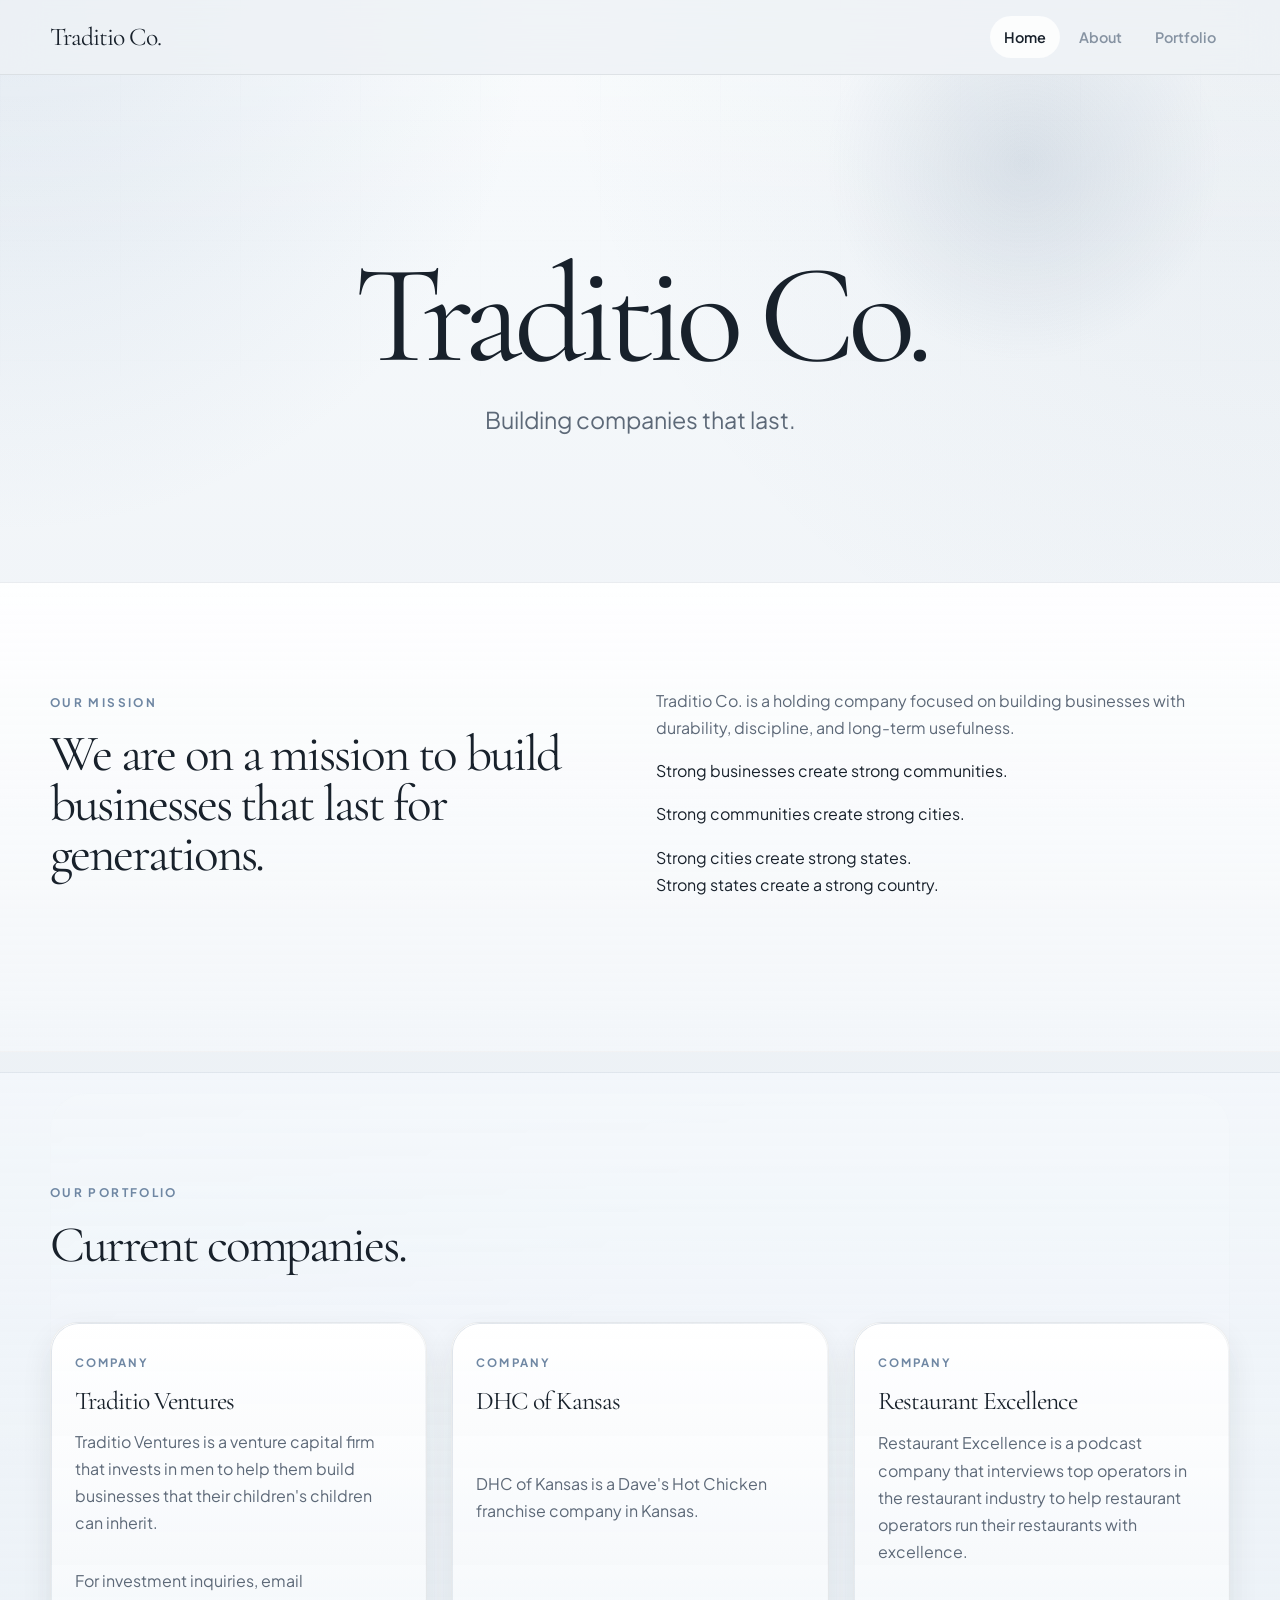
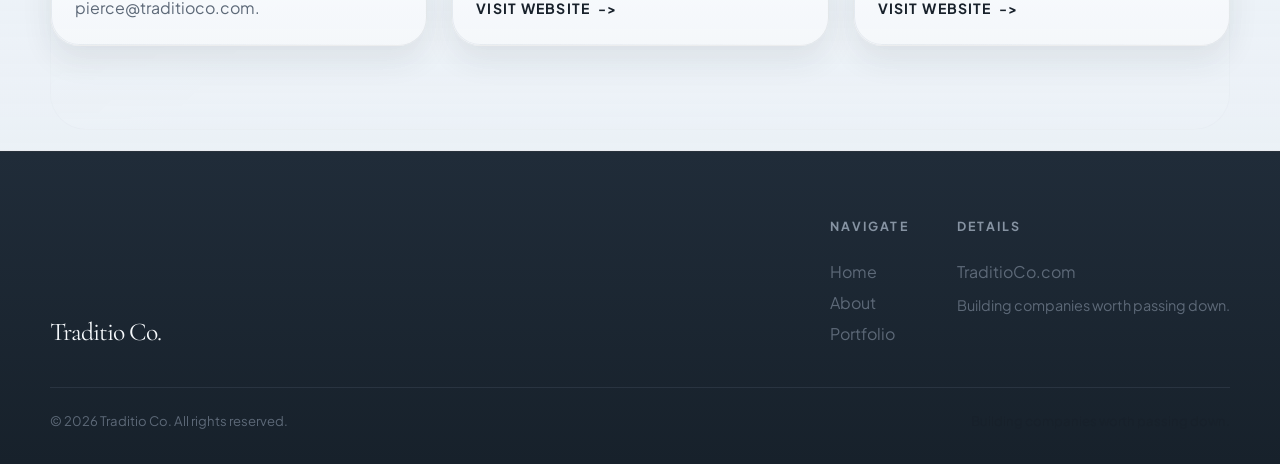
==== index.html @ 7e9ccddb "Update index.html" ====
<!DOCTYPE html>
<html lang="en">
<head>
  <meta charset="UTF-8" />
  <meta name="viewport" content="width=device-width, initial-scale=1.0" />
  <title>Traditio Co.</title>
  <meta
    name="description"
    content="Traditio Co. is a holding company with a mission to build companies worth passing down."
  />
  <link rel="preconnect" href="https://fonts.googleapis.com" />
  <link rel="preconnect" href="https://fonts.gstatic.com" crossorigin />
  <link href="https://fonts.googleapis.com/css2?family=Cormorant+Garamond:wght@500;600;700&family=Plus+Jakarta+Sans:wght@400;500;600;700;800&display=swap" rel="stylesheet" />
  <link rel="icon" type="image/svg+xml" href="favicon.svg" />
  <link rel="stylesheet" href="styles.css" />
</head>
<body>
  <header class="site-header">
    <div class="container nav-wrapper">
      <a href="index.html" class="logo" aria-label="Traditio Co. home">
        <span class="logo-text">Traditio Co.</span>
      </a>
      <button class="nav-toggle" aria-label="Toggle navigation" aria-expanded="false">
        <span></span><span></span><span></span>
      </button>
      <nav class="site-nav" id="site-nav">
        <a href="index.html">Home</a>
        <a href="about.html">About</a>
        <a href="services.html">Portfolio</a>
      </nav>
    </div>
  </header>

  <main>
    <section class="hero hero-home">
      <div class="container hero-shell hero-shell-simple">
        <div class="hero-copy hero-copy-home">
          <h1 class="fade-up delay-1">Traditio Co.</h1>
          <p class="lead fade-up delay-2">Building companies that last.</p>
        </div>
      </div>
    </section>

    <section class="section">
      <div class="container simple-grid">
        <div class="section-header fade-up">
          <span class="eyebrow">Our Mission</span>
          <h2>We are on a mission to build businesses that last for generations.</h2>
        </div>
        <div class="intro-copy fade-up delay-1">
          <p>
            Traditio Co. is a holding company focused on building businesses with durability, discipline, and long-term usefulness.
          </p>
          </p>
            Strong businesses create strong communities.
          </p>
            Strong communities create strong cities.
          </p>
            Strong cities create strong states.
          </p>
            Strong states create a strong country.
       </div>
      </div>
    </section>

    <section class="section section-framed" id="portfolio">
      <div class="container">
        <div class="section-header fade-up">
          <span class="eyebrow">Our Portfolio</span>
          <h2>Current companies.</h2>
        </div>
        <div class="portfolio-grid portfolio-grid-three">
          <article class="portfolio-card fade-up delay-1">
            <div class="portfolio-card-top">
              <span class="portfolio-label">Company</span>
              <h3>Traditio Ventures</h3>
            </div>
            <p>
              Traditio Ventures is a venture capital firm that invests in men to help them build businesses that their children's children can inherit.
            </p>
            <p>
              For investment inquiries, email <a href="mailto:pierce@traditioco.com">pierce@traditioco.com</a>.
            </p>
          </article>
          <article class="portfolio-card fade-up delay-2">
            <div class="portfolio-card-top">
              <span class="portfolio-label">Company</span>
              <h3>DHC of Kansas</h3>
            </div>
            <p>
              DHC of Kansas is a Dave's Hot Chicken franchise company in Kansas.
            </p>
            <a href="https://dhcofkansas.com" target="_blank" rel="noopener" class="text-link">Visit Website</a>
          </article>
          <article class="portfolio-card fade-up delay-3">
            <div class="portfolio-card-top">
              <span class="portfolio-label">Company</span>
              <h3>Restaurant Excellence</h3>
            </div>
            <p>
              Restaurant Excellence is a podcast company that interviews top operators in the restaurant industry to help restaurant operators run their restaurants with excellence.
            </p>
            <a href="https://restaurantexcellence.com" target="_blank" rel="noopener" class="text-link">Visit Website</a>
          </article>
        </div>
      </div>
    </section>
  </main>

  <footer class="site-footer">
    <div class="container footer-grid footer-grid-simple">
      <div class="footer-brand">
        <a href="index.html" class="logo logo-footer">
          <span class="logo-text">Traditio Co.</span>
        </a>
      </div>
      <div class="footer-links">
        <div class="footer-col">
          <h4>Navigate</h4>
          <a href="index.html">Home</a>
          <a href="about.html">About</a>
          <a href="services.html">Portfolio</a>
        </div>
        <div class="footer-col">
          <h4>Details</h4>
          <a href="index.html">TraditioCo.com</a>
          <span class="footer-static">Building companies worth passing down.</span>
        </div>
      </div>
    </div>
    <div class="container footer-bottom">
      <p>&copy; 2026 Traditio Co. All rights reserved.</p>
      <p class="footer-note">Building companies worth passing down.</p>
    </div>
  </footer>

  <script src="script.js"></script>
</body>
</html>
---- styles.css ----
*, *::before, *::after { box-sizing: border-box; }

:root {
  --bg: #eef2f6;
  --bg-deep: #dfe6ee;
  --surface: rgba(255, 255, 255, 0.82);
  --surface-strong: rgba(255, 255, 255, 0.94);
  --surface-alt: rgba(243, 247, 251, 0.9);
  --ink: #18212b;
  --ink-soft: #5d6978;
  --ink-muted: #8693a2;
  --ink-inverse: #f5f8fb;
  --navy: #1d2a39;
  --navy-soft: #33475c;
  --line: rgba(24, 33, 43, 0.1);
  --line-strong: rgba(24, 33, 43, 0.2);
  --line-inverse: rgba(245, 248, 251, 0.14);
  --gold: #6f87a3;
  --gold-soft: rgba(111, 135, 163, 0.12);
  --gold-strong: #9eb3ca;
  --shadow: 0 24px 72px rgba(17, 28, 39, 0.14);
  --shadow-soft: 0 14px 30px rgba(17, 28, 39, 0.09);
  --radius: 28px;
  --radius-sm: 18px;
  --max: 1180px;
  --ease: cubic-bezier(0.2, 0.7, 0.2, 1);
}

html {
  scroll-behavior: smooth;
  font-size: 16px;
}

body {
  margin: 0;
  font-family: "Plus Jakarta Sans", sans-serif;
  background:
    radial-gradient(circle at top left, rgba(119, 150, 186, 0.18), transparent 22%),
    radial-gradient(circle at top right, rgba(62, 93, 128, 0.08), transparent 30%),
    linear-gradient(180deg, #f8fbfd 0%, var(--bg) 42%, #e8eef4 100%);
  color: var(--ink);
  line-height: 1.7;
  -webkit-font-smoothing: antialiased;
  -moz-osx-font-smoothing: grayscale;
}

body::before {
  content: "";
  position: fixed;
  inset: 0;
  background:
    linear-gradient(rgba(40, 60, 82, 0.03) 1px, transparent 1px),
    linear-gradient(90deg, rgba(40, 60, 82, 0.03) 1px, transparent 1px);
  background-size: 120px 120px;
  mask-image: linear-gradient(180deg, rgba(0, 0, 0, 0.24), transparent 56%);
  pointer-events: none;
  z-index: -1;
}

a { color: inherit; text-decoration: none; }
img { display: block; max-width: 100%; }

button {
  border: 0;
  background: none;
  cursor: pointer;
  font: inherit;
}

.container {
  width: min(calc(100% - 2.5rem), var(--max));
  margin: 0 auto;
}

.container-narrow {
  width: min(calc(100% - 2.5rem), 760px);
  margin: 0 auto;
}

h1, h2, h3 {
  margin: 0 0 1rem;
  font-family: "Cormorant Garamond", serif;
  font-weight: 400;
  letter-spacing: -0.04em;
  line-height: 0.98;
  color: var(--ink);
}

h1 { font-size: clamp(3.7rem, 7vw, 7rem); }
h2 { font-size: clamp(2.35rem, 4vw, 4.4rem); }
h3 { font-size: clamp(1.4rem, 2vw, 1.95rem); }

h4 {
  margin: 0 0 1rem;
  font-size: 0.78rem;
  font-weight: 700;
  letter-spacing: 0.18em;
  text-transform: uppercase;
  color: var(--ink-muted);
}

p {
  margin: 0 0 1rem;
  color: var(--ink-soft);
}

p:last-child { margin-bottom: 0; }

.lead {
  max-width: 60ch;
  font-size: 1.05rem;
  line-height: 1.95;
}

.eyebrow {
  display: inline-block;
  margin-bottom: 1rem;
  font-size: 0.74rem;
  font-weight: 700;
  letter-spacing: 0.2em;
  text-transform: uppercase;
  color: var(--gold);
}

.centered { text-align: center; }

.btn {
  display: inline-flex;
  align-items: center;
  justify-content: center;
  min-height: 54px;
  padding: 0.95rem 1.5rem;
  border-radius: 999px;
  font-size: 0.9rem;
  font-weight: 700;
  letter-spacing: 0.04em;
  text-transform: uppercase;
  transition: transform 0.22s var(--ease), background 0.22s var(--ease), border-color 0.22s var(--ease), box-shadow 0.22s var(--ease);
}

.btn:hover { transform: translateY(-2px); }

.btn-primary {
  background: var(--navy);
  color: var(--ink-inverse);
  box-shadow: var(--shadow-soft);
}

.btn-primary:hover { background: #342c24; }

.btn-secondary {
  border: 1px solid var(--line);
  background: rgba(255, 255, 255, 0.05);
  color: var(--ink);
}

.btn-secondary:hover {
  border-color: var(--line-strong);
  background: rgba(255, 255, 255, 0.09);
}

.text-link {
  display: inline-flex;
  align-items: center;
  gap: 0.5rem;
  font-size: 0.88rem;
  font-weight: 700;
  letter-spacing: 0.08em;
  text-transform: uppercase;
  color: var(--ink);
}

.text-link::after {
  content: "->";
  font-size: 0.84rem;
}

.site-header {
  position: sticky;
  top: 0;
  z-index: 100;
  backdrop-filter: blur(18px);
  background: rgba(238, 242, 246, 0.82);
  border-bottom: 1px solid rgba(24, 33, 43, 0.08);
}

.nav-wrapper {
  position: relative;
  display: flex;
  align-items: center;
  justify-content: space-between;
  gap: 1.5rem;
  padding: 1rem 0;
}

.logo {
  display: inline-flex;
  align-items: center;
  gap: 0;
}

.logo-text {
  white-space: nowrap;
  font-family: "Cormorant Garamond", serif;
  font-size: clamp(1.5rem, 2vw, 1.85rem);
  line-height: 1;
  letter-spacing: -0.04em;
  color: var(--ink);
}

.logo-footer .logo-text {
  color: var(--ink-inverse);
}

.site-nav {
  display: flex;
  align-items: center;
  gap: 0.25rem;
}

.site-nav a,
.footer-static {
  font-size: 0.9rem;
}

.site-nav a {
  padding: 0.55rem 0.9rem;
  border-radius: 999px;
  font-weight: 600;
  color: var(--ink-muted);
  transition: background 0.2s var(--ease), color 0.2s var(--ease);
}

.site-nav a:hover,
.site-nav a.active {
  color: var(--ink);
  background: rgba(255, 255, 255, 0.75);
}

.site-nav .nav-secondary {
  color: var(--gold);
}

.site-nav .nav-apply {
  background: var(--navy);
  color: var(--ink-inverse);
}

.site-nav .nav-apply:hover {
  background: #342c24;
  color: var(--ink-inverse);
}

.nav-toggle {
  display: none;
  width: 40px;
  height: 40px;
  padding: 8px;
  border-radius: 10px;
}

.nav-toggle span {
  display: block;
  width: 22px;
  height: 2px;
  margin: 4px auto;
  border-radius: 999px;
  background: var(--ink);
  transition: transform 0.3s var(--ease), opacity 0.3s var(--ease);
}

.nav-toggle[aria-expanded="true"] span:nth-child(1) {
  transform: translateY(6px) rotate(45deg);
}

.nav-toggle[aria-expanded="true"] span:nth-child(2) {
  opacity: 0;
}

.nav-toggle[aria-expanded="true"] span:nth-child(3) {
  transform: translateY(-6px) rotate(-45deg);
}

.section {
  position: relative;
  padding: 6.5rem 0;
}

main > section + section {
  margin-top: 1.25rem;
}

main > section:not(.hero):not(.page-hero) {
  border-top: 1px solid rgba(24, 33, 43, 0.05);
  border-bottom: 1px solid rgba(24, 33, 43, 0.05);
  background: linear-gradient(180deg, rgba(255, 255, 255, 0.34), rgba(255, 255, 255, 0.12));
}

main > section:nth-of-type(odd):not(.hero):not(.page-hero) {
  background: linear-gradient(180deg, rgba(243, 247, 251, 0.92), rgba(235, 241, 247, 0.72));
}

main > section:nth-of-type(even):not(.hero):not(.page-hero) {
  background: linear-gradient(180deg, rgba(255, 255, 255, 0.92), rgba(245, 248, 251, 0.72));
}

.section-framed {
  position: relative;
}

.section-framed::before {
  content: "";
  position: absolute;
  inset: 1.25rem auto 1.25rem 50%;
  width: min(calc(100% - 2.5rem), var(--max));
  transform: translateX(-50%);
  border: 1px solid rgba(24, 33, 43, 0.07);
  border-radius: 36px;
  background:
    linear-gradient(180deg, rgba(255, 255, 255, 0.62), rgba(243, 247, 251, 0.24)),
    linear-gradient(135deg, rgba(111, 135, 163, 0.08), transparent 42%);
  box-shadow: inset 0 1px 0 rgba(255, 255, 255, 0.6);
  z-index: -1;
}

.section-dark {
  background:
    radial-gradient(circle at top right, rgba(142, 166, 197, 0.15), transparent 32%),
    linear-gradient(180deg, rgba(14, 20, 30, 0.98), rgba(8, 13, 21, 0.98));
  color: var(--ink-inverse);
}

.section-dark h1,
.section-dark h2,
.section-dark h3,
.section-dark p,
.section-dark .lead { color: var(--ink-inverse); }

.section-dark .eyebrow,
.section-dark .panel-label,
.section-dark .portfolio-label { color: #c8d9f0; }

.section-meaning {
  position: relative;
}

.section-meaning::before {
  content: "";
  position: absolute;
  inset: 0;
  background:
    radial-gradient(circle at 20% 30%, rgba(142, 166, 197, 0.12), transparent 24%),
    radial-gradient(circle at 80% 70%, rgba(142, 166, 197, 0.08), transparent 26%);
  pointer-events: none;
}

.section-header { margin-bottom: 3.25rem; }

.section-header.centered {
  max-width: 760px;
  margin-left: auto;
  margin-right: auto;
}

.hero {
  position: relative;
  padding: 7.5rem 0 5rem;
}

.hero-home::before {
  content: "";
  position: absolute;
  inset: 0;
  background:
    radial-gradient(circle at 80% 18%, rgba(111, 135, 163, 0.18), transparent 18%),
    linear-gradient(180deg, rgba(255, 255, 255, 0.16), transparent 42%);
  pointer-events: none;
}

.hero-shell {
  position: relative;
  display: grid;
  grid-template-columns: minmax(0, 1.15fr) minmax(320px, 0.85fr);
  gap: 2rem;
  align-items: stretch;
}

.hero-shell-simple {
  display: block;
}

.hero-copy {
  position: relative;
  padding: 2.8rem 0 2rem;
}

.hero-copy h1 {
  max-width: 10ch;
  text-wrap: balance;
}

.hero-shell-simple .hero-copy {
  max-width: 100%;
  padding: 3.5rem 0 2.5rem;
  text-align: center;
}

.hero-shell-simple .hero-copy h1 {
  max-width: none;
  font-size: clamp(4.5rem, 11vw, 10rem);
  line-height: 0.92;
  letter-spacing: -0.06em;
}

.hero-shell-simple .hero-copy .lead {
  max-width: none;
  margin-left: auto;
  margin-right: auto;
  font-size: clamp(1.05rem, 2vw, 1.45rem);
  color: var(--ink-soft);
}

.hero-strip {
  display: flex;
  flex-wrap: wrap;
  gap: 0.8rem;
  margin-top: 1.6rem;
}

.hero-strip span,
.portfolio-meta span {
  padding: 0.55rem 0.8rem;
  border: 1px solid var(--line);
  border-radius: 999px;
  background: rgba(255, 255, 255, 0.04);
  font-size: 0.78rem;
  font-weight: 600;
  letter-spacing: 0.05em;
  color: var(--ink);
}

.hero-actions {
  display: flex;
  gap: 1rem;
  flex-wrap: wrap;
  margin-top: 2rem;
}

.hero-aside-card,
.cta-box,
.contact-form-wrap,
.feature-panel,
.detail-card,
.card,
.principles-panel,
.portfolio-card {
  background: linear-gradient(180deg, rgba(255, 255, 255, 0.98), rgba(245, 248, 251, 0.94));
  border: 1px solid rgba(24, 33, 43, 0.08);
  border-radius: var(--radius);
  box-shadow: var(--shadow-soft);
}

.hero-aside-card {
  position: relative;
  overflow: hidden;
  padding: 2rem;
  background:
    radial-gradient(circle at top right, rgba(142, 166, 197, 0.18), transparent 34%),
    linear-gradient(180deg, rgba(21, 31, 44, 0.98), rgba(10, 16, 25, 0.98));
  color: var(--ink-inverse);
  border-color: var(--line-inverse);
}

.hero-aside-card::after {
  content: "";
  position: absolute;
  right: -64px;
  bottom: -64px;
  width: 220px;
  height: 220px;
  border-radius: 50%;
  border: 1px solid rgba(245, 241, 233, 0.08);
}

.hero-aside-card p,
.hero-aside-card span {
  color: rgba(245, 241, 233, 0.76);
}

.hero-aside-top {
  display: flex;
  align-items: center;
  justify-content: space-between;
  gap: 1rem;
  margin-bottom: 2rem;
}

.hero-badge {
  display: inline-flex;
  align-items: center;
  justify-content: center;
  width: 64px;
  height: 64px;
  border: 1px solid rgba(245, 241, 233, 0.14);
  border-radius: 20px;
  background: rgba(255, 255, 255, 0.05);
  font-family: "Instrument Serif", serif;
  font-size: 2rem;
  letter-spacing: -0.04em;
  color: var(--ink-inverse);
}

.hero-year {
  font-size: 0.8rem;
  font-weight: 600;
  letter-spacing: 0.16em;
  text-transform: uppercase;
}

.panel-label,
.portfolio-label {
  display: inline-block;
  margin-bottom: 1rem;
  font-size: 0.72rem;
  font-weight: 700;
  letter-spacing: 0.18em;
  text-transform: uppercase;
  color: var(--gold);
}

.intro-grid,
.simple-grid,
.split-section,
.about-grid,
.contact-grid,
.footer-grid {
  display: grid;
  grid-template-columns: repeat(2, minmax(0, 1fr));
  gap: 2rem;
  align-items: start;
}

.intro-grid { align-items: end; }

.grid-3,
.grid-2,
.detail-grid,
.platform-grid {
  display: grid;
  gap: 1.5rem;
}

.grid-3 { grid-template-columns: repeat(3, minmax(0, 1fr)); }
.grid-2,
.detail-grid,
.platform-grid { grid-template-columns: repeat(2, minmax(0, 1fr)); }

.card,
.feature-panel,
.detail-card,
.portfolio-card,
.meaning-panel,
.stack-item,
.cta-box,
.contact-form-wrap,
.principles-panel {
  position: relative;
  padding: 1.9rem;
  transition: transform 0.25s var(--ease), box-shadow 0.25s var(--ease), border-color 0.25s var(--ease);
}

.card:hover,
.feature-panel:hover,
.detail-card:hover,
.portfolio-card:hover,
.meaning-panel:hover,
.stack-item:hover,
.cta-box:hover,
.contact-form-wrap:hover,
.principles-panel:hover {
  transform: translateY(-5px);
  box-shadow: var(--shadow);
  border-color: rgba(111, 135, 163, 0.28);
}

.card::before,
.portfolio-card::before,
.cta-box::before,
.contact-form-wrap::before,
.principles-panel::before {
  content: "";
  position: absolute;
  inset: 0;
  border-radius: inherit;
  padding: 1px;
  background: linear-gradient(135deg, rgba(111, 135, 163, 0.22), rgba(255, 255, 255, 0));
  -webkit-mask: linear-gradient(#fff 0 0) content-box, linear-gradient(#fff 0 0);
  -webkit-mask-composite: xor;
  mask-composite: exclude;
  pointer-events: none;
}

.section-dark .card,
.section-dark .feature-panel,
.section-dark .detail-card {
  background: linear-gradient(180deg, rgba(24, 34, 48, 0.96), rgba(13, 20, 30, 0.96));
  border-color: rgba(245, 241, 233, 0.12);
}

.section-dark .card p { color: rgba(245, 241, 233, 0.72); }

.card-icon,
.contact-item-icon,
.form-success-icon {
  width: 50px;
  height: 50px;
  display: flex;
  align-items: center;
  justify-content: center;
  border-radius: 14px;
  background: var(--gold-soft);
  color: var(--gold);
  margin-bottom: 1.1rem;
}

.section-dark .card-icon {
  background: rgba(142, 166, 197, 0.12);
  color: #c8d9f0;
}

.portfolio-grid {
  display: grid;
  grid-template-columns: repeat(2, minmax(0, 1fr));
  gap: 1.5rem;
}

.portfolio-grid-three {
  grid-template-columns: repeat(3, minmax(0, 1fr));
}

.portfolio-card {
  min-height: 100%;
  display: flex;
  flex-direction: column;
  gap: 0.9rem;
  justify-content: space-between;
  padding: 1.5rem;
}

.portfolio-card-top h3 {
  margin-bottom: 0;
}

.portfolio-meta {
  display: flex;
  flex-wrap: wrap;
  gap: 0.75rem;
}

.portfolio-card-placeholder {
  background:
    linear-gradient(180deg, rgba(24, 33, 46, 0.92), rgba(16, 24, 35, 0.88)),
    linear-gradient(135deg, rgba(142, 166, 197, 0.08), transparent 42%);
  border-style: dashed;
}

.principles-list {
  display: grid;
  gap: 1rem;
}

.principle-row {
  padding: 1.25rem 0;
  border-top: 1px solid var(--line);
}

.principle-row:first-child {
  padding-top: 0;
  border-top: 0;
}

.principle-row strong {
  display: block;
  margin-bottom: 0.35rem;
  font-size: 1rem;
  color: var(--ink);
}

.page-hero {
  position: relative;
  padding: 7.5rem 0 4.75rem;
  text-align: center;
}

.page-hero-refined::after {
  content: "";
  position: absolute;
  left: 50%;
  bottom: 0.5rem;
  width: 260px;
  height: 260px;
  border-radius: 50%;
  background: radial-gradient(circle, rgba(111, 135, 163, 0.14), transparent 70%);
  transform: translateX(-50%);
  pointer-events: none;
}

.page-hero .lead {
  margin: 0 auto;
}

.about-hero-narrow {
  width: min(calc(100% - 2.5rem), 980px);
}

.about-hero-narrow h1 {
  max-width: none;
}

.principles-panel {
  position: relative;
  padding: 1.75rem;
}

.principle-item + .principle-item {
  margin-top: 1.25rem;
  padding-top: 1.25rem;
  border-top: 1px solid var(--line);
}

.principle-item strong {
  display: block;
  margin-bottom: 0.35rem;
  font-size: 0.98rem;
  color: var(--ink);
}

.stack-list {
  display: grid;
  gap: 1rem;
}

.stack-item {
  padding: 1.3rem 1.4rem;
  border-top: 1px solid rgba(181, 197, 220, 0.14);
  background: rgba(255, 255, 255, 0.03);
}

.stack-item p {
  color: var(--ink);
  font-weight: 600;
}

.cta-band { padding: 5rem 0 6.25rem; }

.cta-box {
  position: relative;
  padding: 3.8rem;
  text-align: center;
  overflow: hidden;
}

.cta-box::after {
  content: "";
  position: absolute;
  inset: auto auto -90px -90px;
  width: 220px;
  height: 220px;
  border-radius: 50%;
  background: radial-gradient(circle, rgba(142, 166, 197, 0.12), transparent 70%);
  pointer-events: none;
}

.cta-box .lead {
  margin: 0 auto 2rem;
}

.cta-actions {
  display: flex;
  justify-content: center;
  gap: 1rem;
  flex-wrap: wrap;
}

.contact-details {
  display: grid;
  gap: 1rem;
  margin-top: 2rem;
}

.contact-item {
  display: flex;
  align-items: flex-start;
  gap: 1rem;
}

.contact-item-icon {
  margin-bottom: 0;
  flex-shrink: 0;
}

.contact-item-body strong {
  display: block;
  margin-bottom: 0.2rem;
  font-size: 0.76rem;
  font-weight: 700;
  letter-spacing: 0.16em;
  text-transform: uppercase;
  color: var(--ink-muted);
}

.contact-item-body span { color: var(--ink); }

.contact-form-wrap {
  position: relative;
  padding: 2rem;
}

.form-row {
  display: grid;
  grid-template-columns: repeat(2, minmax(0, 1fr));
  gap: 1rem;
}

.form-group {
  display: flex;
  flex-direction: column;
  gap: 0.45rem;
  margin-bottom: 1rem;
}

.form-group label {
  font-size: 0.76rem;
  font-weight: 700;
  letter-spacing: 0.16em;
  text-transform: uppercase;
  color: var(--ink-muted);
}

.form-group input,
.form-group textarea {
  width: 100%;
  padding: 1rem;
  border: 1px solid var(--line);
  border-radius: 14px;
  background: rgba(255, 255, 255, 0.04);
  color: var(--ink);
  font: inherit;
  transition: border-color 0.2s var(--ease), box-shadow 0.2s var(--ease), background 0.2s var(--ease);
}

.form-group textarea {
  min-height: 150px;
  resize: vertical;
}

.form-group input::placeholder,
.form-group textarea::placeholder {
  color: #7c838e;
}

.form-group input:focus,
.form-group textarea:focus {
  outline: none;
  border-color: rgba(142, 166, 197, 0.52);
  box-shadow: 0 0 0 4px rgba(142, 166, 197, 0.12);
  background: rgba(255, 255, 255, 0.07);
}

.form-submit {
  width: 100%;
  margin-top: 0.25rem;
}

.form-note {
  margin-top: 0.9rem;
  text-align: center;
  font-size: 0.82rem;
}

.form-success {
  display: none;
  text-align: center;
  padding: 2rem 1rem;
}

.form-success.show { display: block; }

.site-footer {
  padding-top: 4rem;
  background:
    linear-gradient(180deg, #202c39 0%, #17212b 100%);
  border-top: 1px solid rgba(245, 248, 251, 0.08);
}

.footer-grid {
  padding-bottom: 2.5rem;
  border-bottom: 1px solid rgba(181, 197, 220, 0.1);
}

.footer-grid-simple {
  align-items: end;
}

.footer-tagline {
  max-width: 42ch;
}

.footer-links {
  display: flex;
  gap: 3rem;
  justify-content: flex-end;
}

.footer-col {
  display: flex;
  flex-direction: column;
  gap: 0.25rem;
}

.footer-col a,
.footer-static {
  color: var(--ink-soft);
}

.footer-col a:hover { color: var(--ink); }

.footer-static {
  padding-top: 0.25rem;
}

.footer-bottom {
  display: flex;
  align-items: center;
  justify-content: space-between;
  gap: 1rem;
  flex-wrap: wrap;
  padding: 1.35rem 0 2rem;
}

.footer-bottom p {
  margin: 0;
  font-size: 0.82rem;
}

.footer-note { color: var(--ink); }

.fade-up {
  opacity: 0;
  transform: translateY(24px);
  transition: opacity 0.7s var(--ease), transform 0.7s var(--ease);
}

.fade-up.visible {
  opacity: 1;
  transform: translateY(0);
}

.delay-1 { transition-delay: 0.08s; }
.delay-2 { transition-delay: 0.16s; }
.delay-3 { transition-delay: 0.24s; }

@media (max-width: 1024px) {
  .hero-shell,
  .simple-grid,
  .intro-grid,
  .split-section,
  .about-grid,
  .contact-grid,
  .footer-grid,
  .portfolio-grid {
    grid-template-columns: 1fr;
  }

  .grid-3 { grid-template-columns: repeat(2, minmax(0, 1fr)); }
  .portfolio-grid-three { grid-template-columns: 1fr; }
  .footer-links { justify-content: flex-start; }
}

@media (max-width: 760px) {
  .nav-toggle { display: block; }

  .site-nav {
    display: none;
    position: absolute;
    top: calc(100% + 1px);
    left: 0;
    right: 0;
    flex-direction: column;
    align-items: stretch;
    padding: 1rem;
    background: rgba(238, 242, 246, 0.98);
    border: 1px solid rgba(24, 33, 43, 0.08);
    border-radius: 0 0 18px 18px;
    box-shadow: var(--shadow);
  }

  .site-nav.open { display: flex; }

  .hero,
  .page-hero { padding-top: 5.5rem; }

  .section { padding: 5rem 0; }

  .grid-3,
  .grid-2,
  .detail-grid,
  .platform-grid,
  .form-row {
    grid-template-columns: 1fr;
  }

  .hero-actions,
  .cta-actions {
    flex-direction: column;
    align-items: stretch;
  }

  .btn { width: 100%; }

  .cta-box,
  .contact-form-wrap,
  .hero-aside-card,
  .portfolio-card { padding: 1.5rem; }

  .footer-links,
  .footer-bottom {
    flex-direction: column;
    align-items: flex-start;
  }
}

@media (max-width: 560px) {
  .container,
  .container-narrow {
    width: calc(100% - 1.5rem);
  }

  h1 { font-size: 3.05rem; }
  h2 { font-size: 2.3rem; }
}
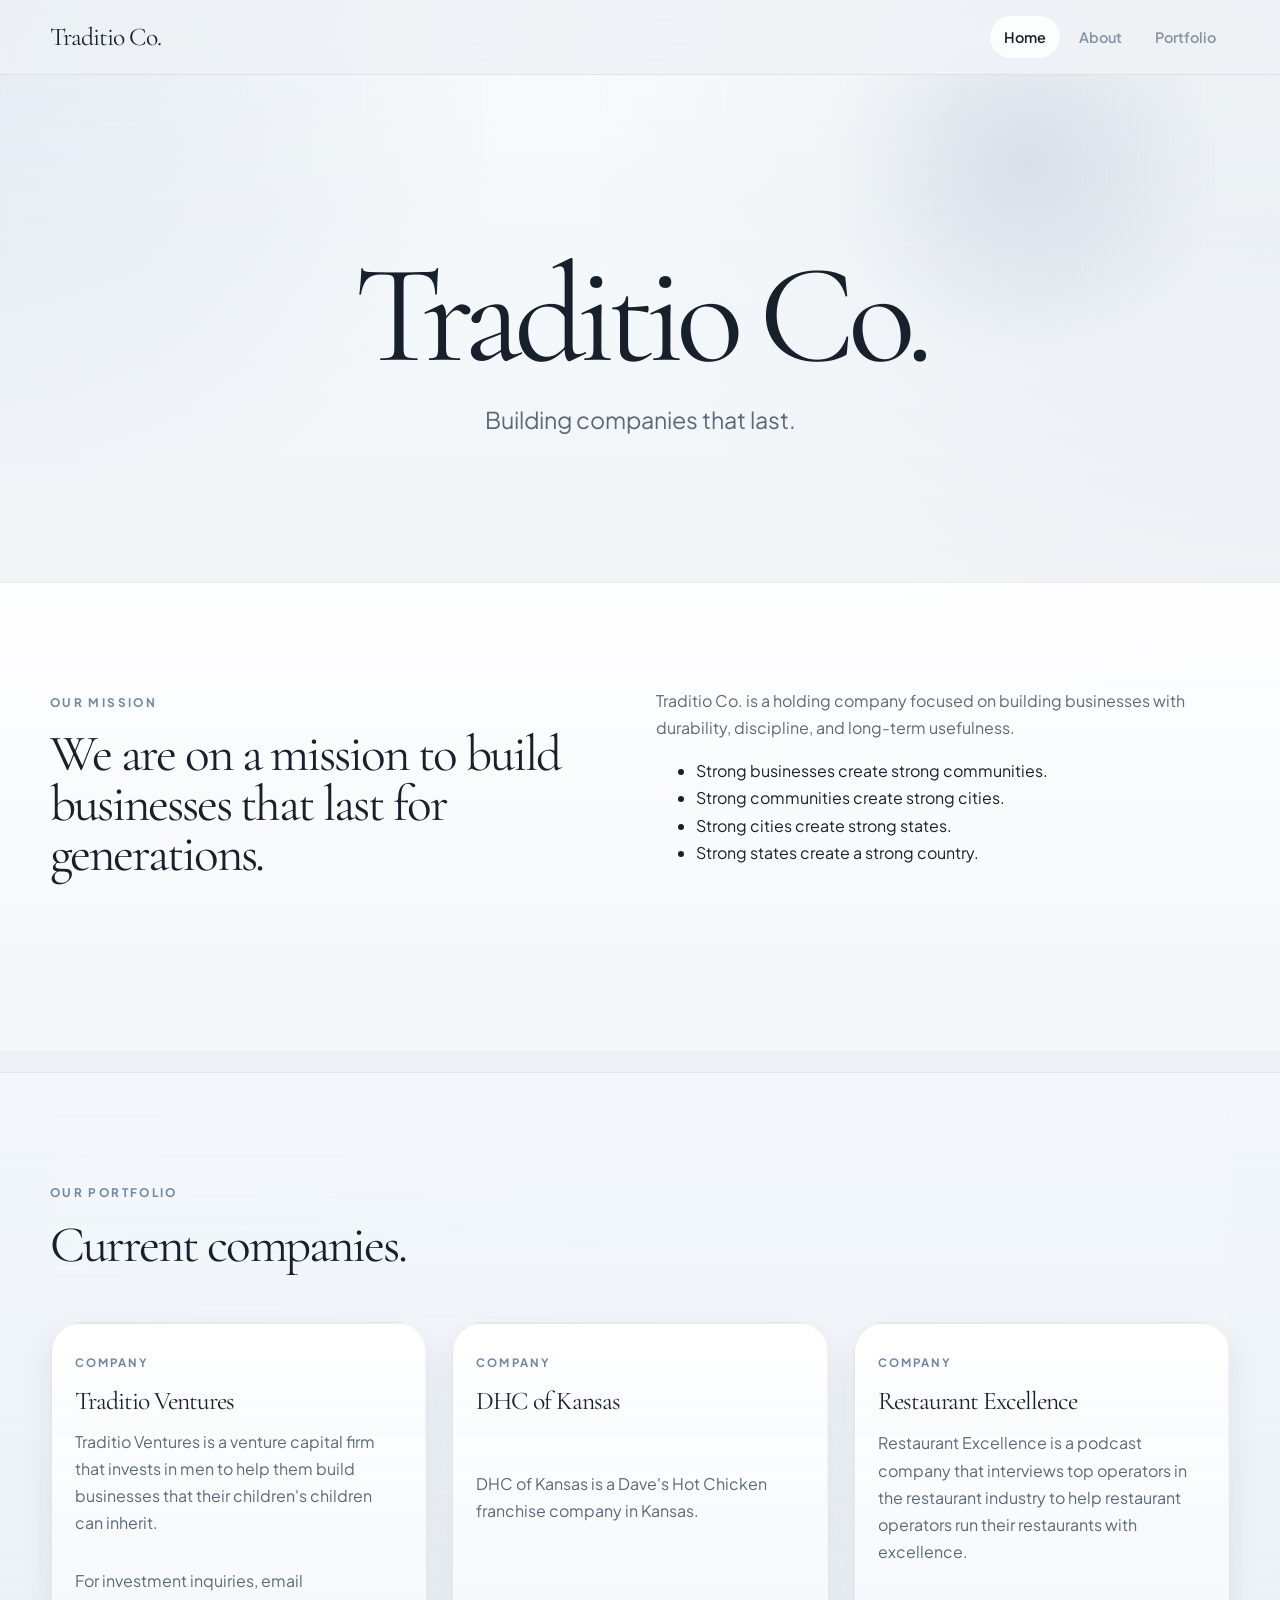
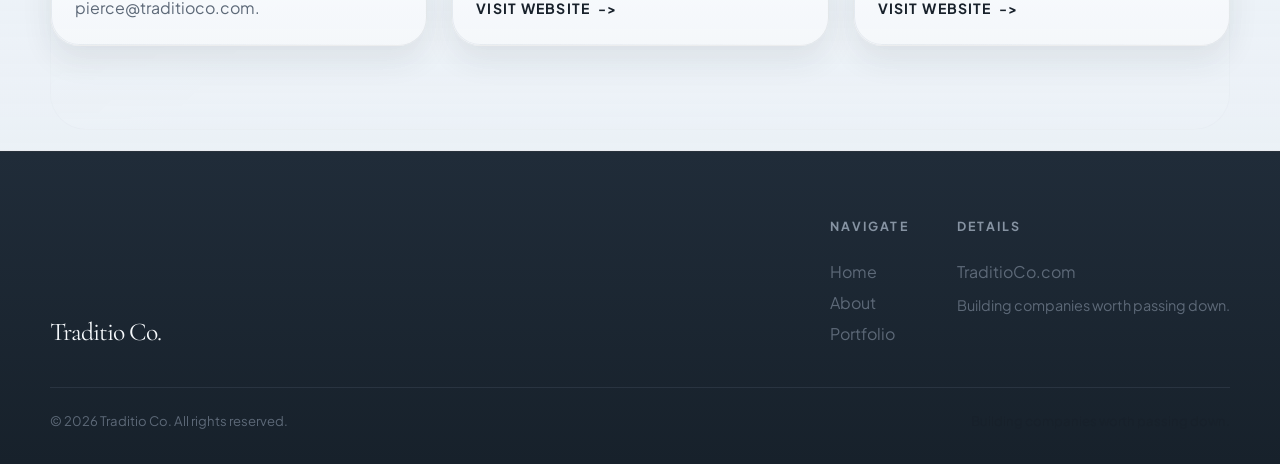
==== commit 67a617be: "Update index.html" ====
--- a/index.html
+++ b/index.html
@@ -50,16 +50,13 @@
         <div class="intro-copy fade-up delay-1">
           <p>
             Traditio Co. is a holding company focused on building businesses with durability, discipline, and long-term usefulness.
-          </p>
-          </p>
-            Strong businesses create strong communities.
-          </p>
-            Strong communities create strong cities.
-          </p>
-            Strong cities create strong states.
-          </p>
-            Strong states create a strong country.
-       </div>
+           <ul class="mission-list">
+    <li>Strong businesses create strong communities.</li>
+    <li>Strong communities create strong cities.</li>
+    <li>Strong cities create strong states.</li>
+    <li>Strong states create a strong country.</li>
+  </ul>
+</div>
       </div>
     </section>
 
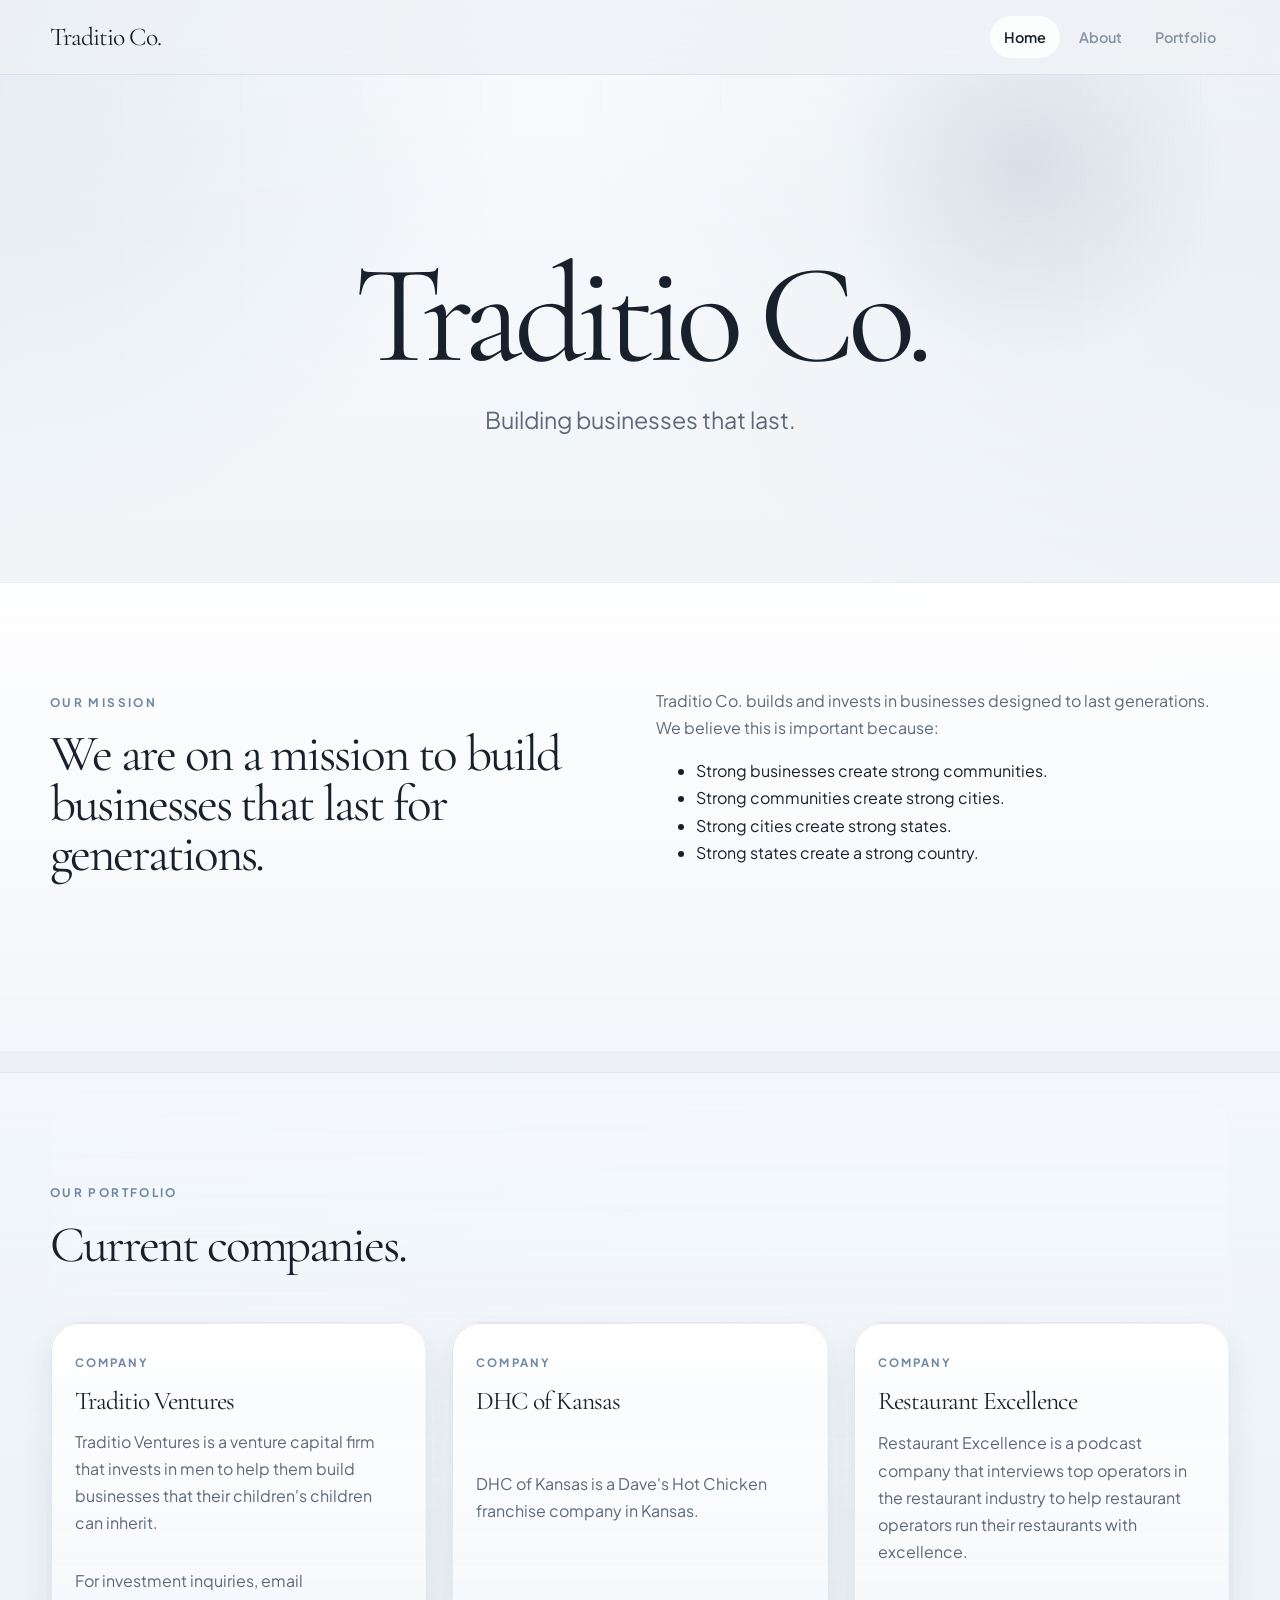
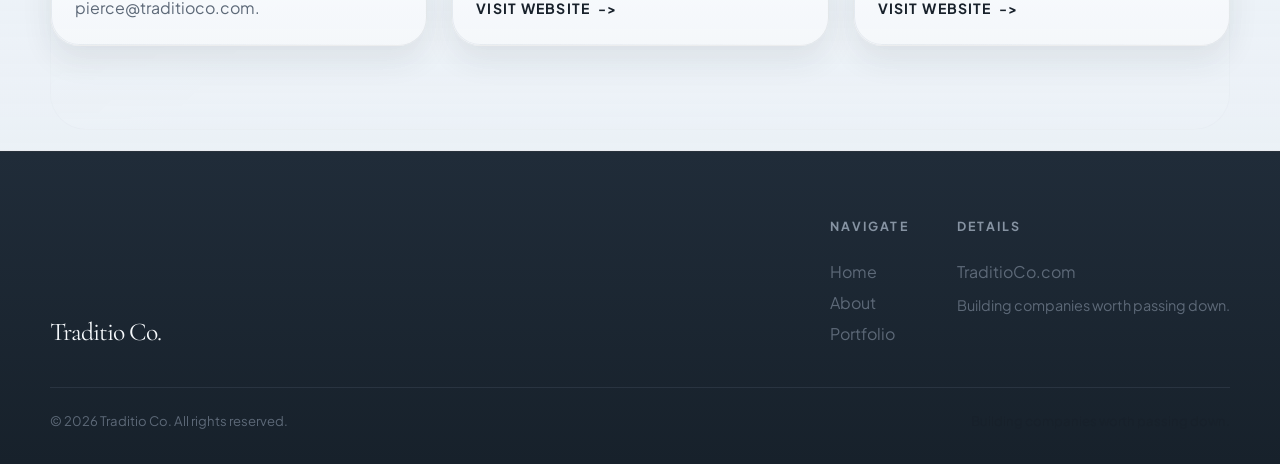
==== commit 541ec15a: "Update index.html" ====
--- a/index.html
+++ b/index.html
@@ -36,7 +36,7 @@
       <div class="container hero-shell hero-shell-simple">
         <div class="hero-copy hero-copy-home">
           <h1 class="fade-up delay-1">Traditio Co.</h1>
-          <p class="lead fade-up delay-2">Building companies that last.</p>
+          <p class="lead fade-up delay-2">Building businesses that last.</p>
         </div>
       </div>
     </section>
@@ -49,7 +49,7 @@
         </div>
         <div class="intro-copy fade-up delay-1">
           <p>
-            Traditio Co. is a holding company focused on building businesses with durability, discipline, and long-term usefulness.
+           Traditio Co. builds and invests in businesses designed to last generations. We believe this is important because:
            <ul class="mission-list">
     <li>Strong businesses create strong communities.</li>
     <li>Strong communities create strong cities.</li>
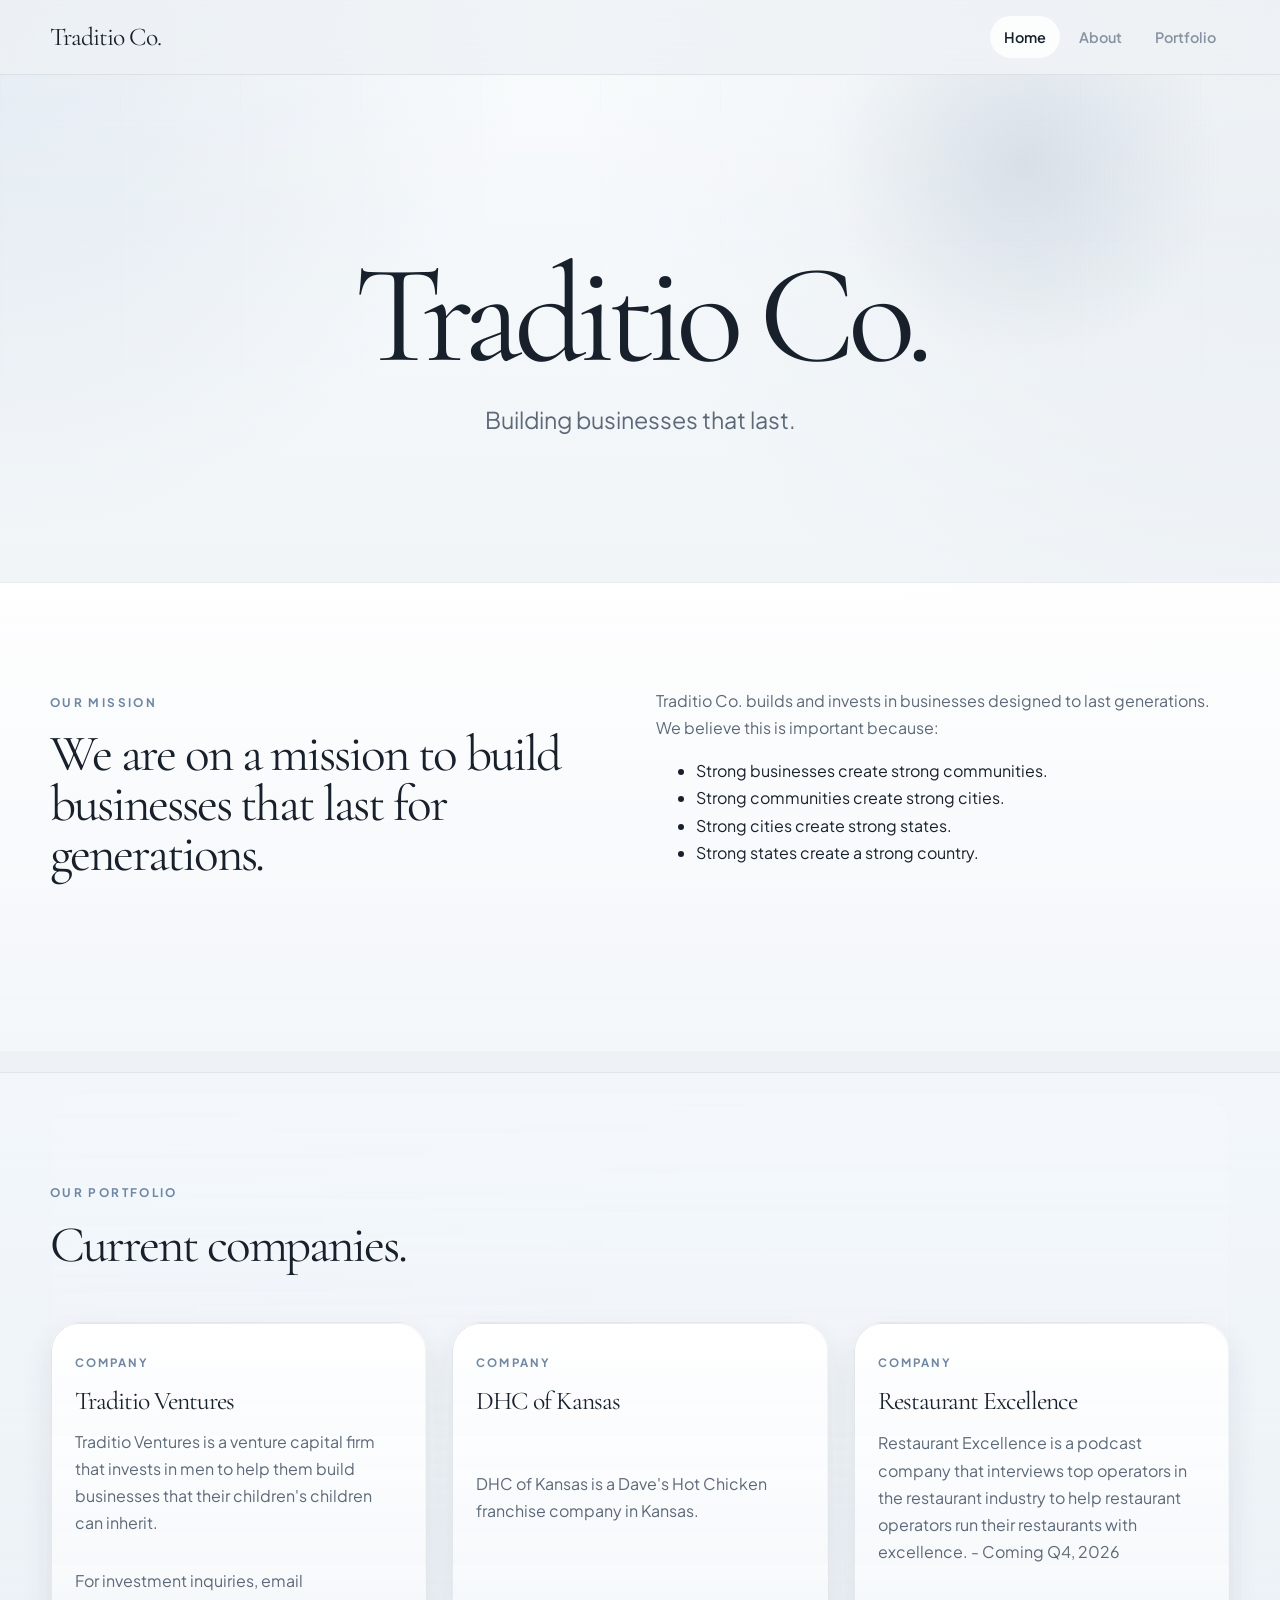
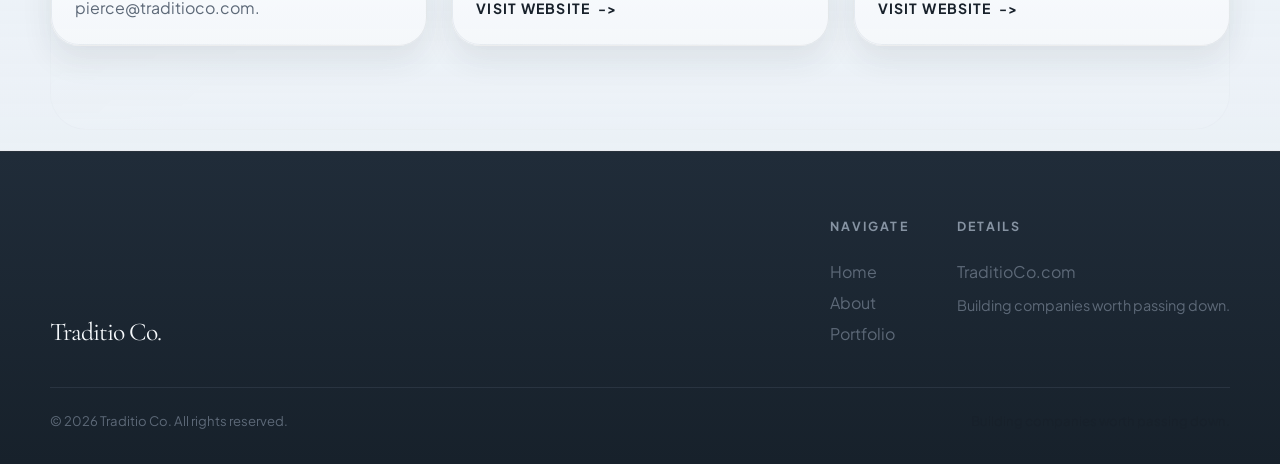
==== commit 26603754: "Update index.html" ====
--- a/index.html
+++ b/index.html
@@ -95,7 +95,7 @@
               <h3>Restaurant Excellence</h3>
             </div>
             <p>
-              Restaurant Excellence is a podcast company that interviews top operators in the restaurant industry to help restaurant operators run their restaurants with excellence.
+              Restaurant Excellence is a podcast company that interviews top operators in the restaurant industry to help restaurant operators run their restaurants with excellence. - Coming Q4, 2026
             </p>
             <a href="https://restaurantexcellence.com" target="_blank" rel="noopener" class="text-link">Visit Website</a>
           </article>
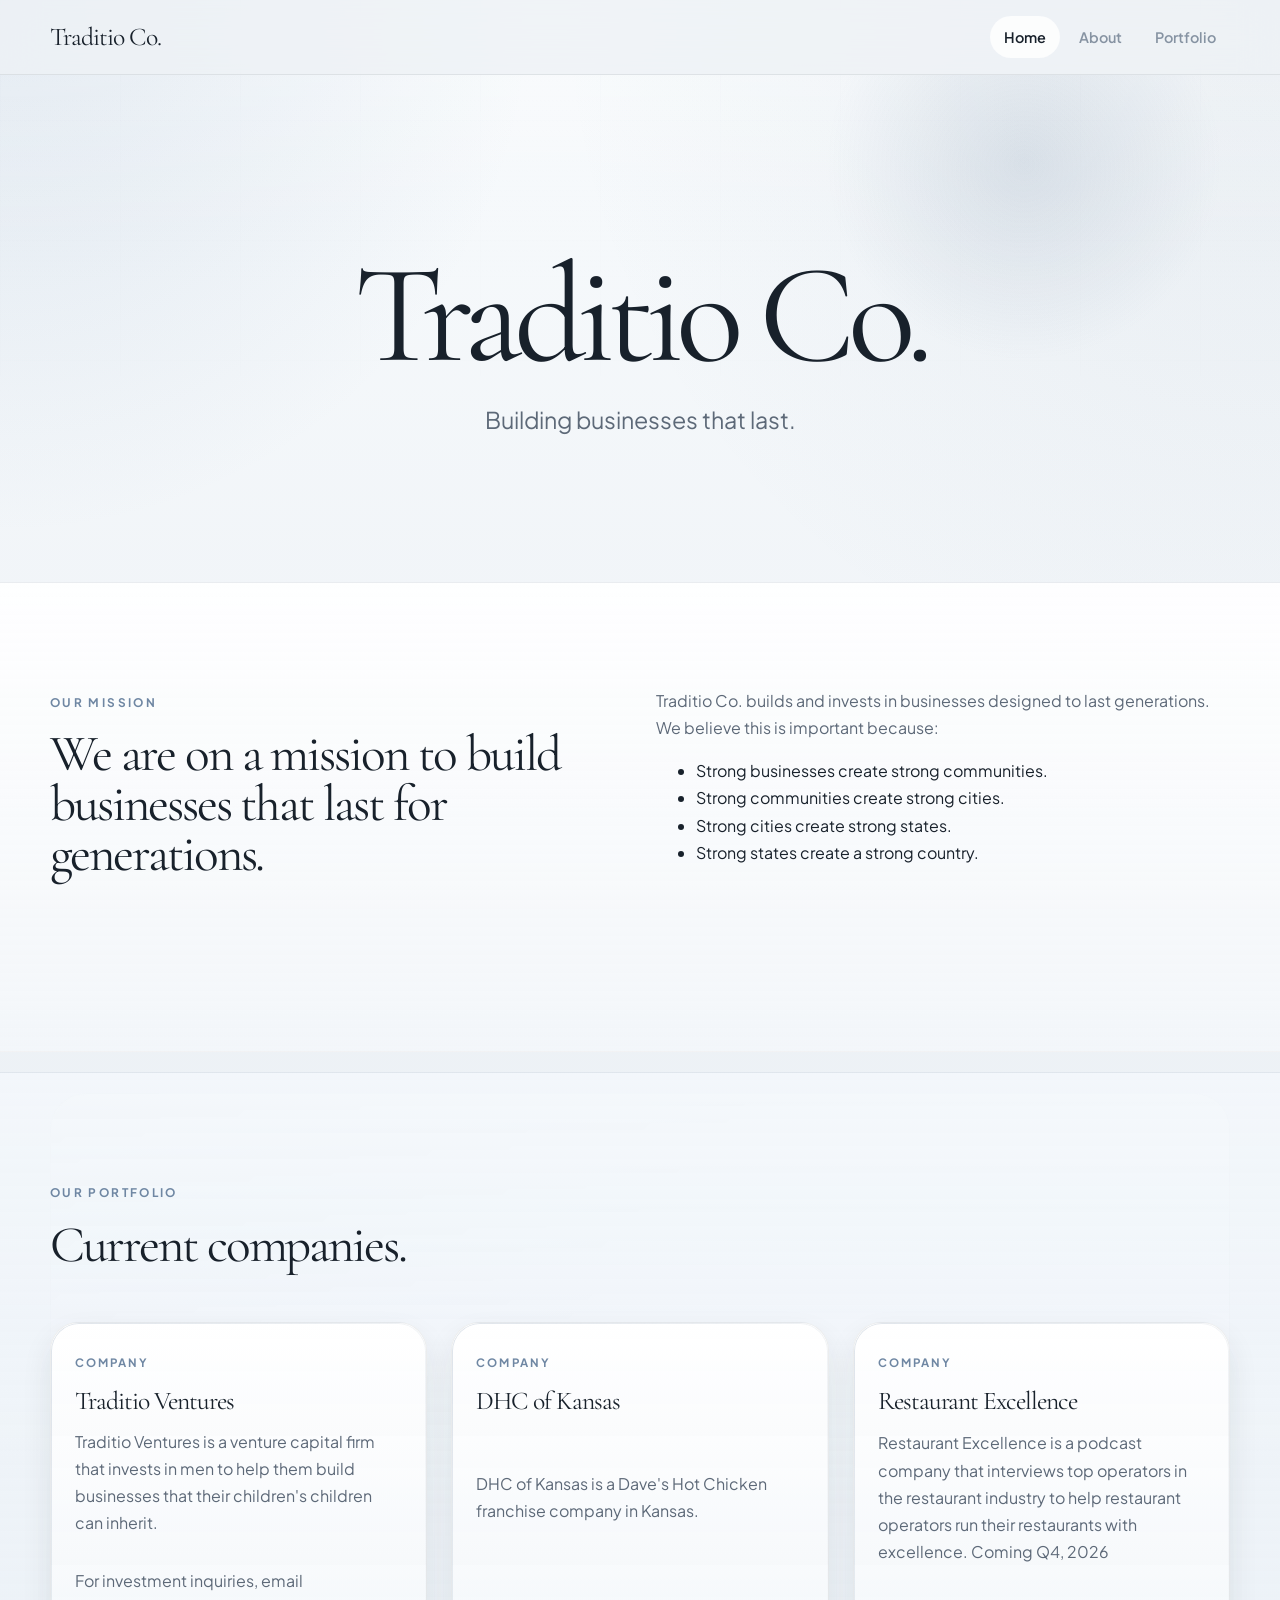
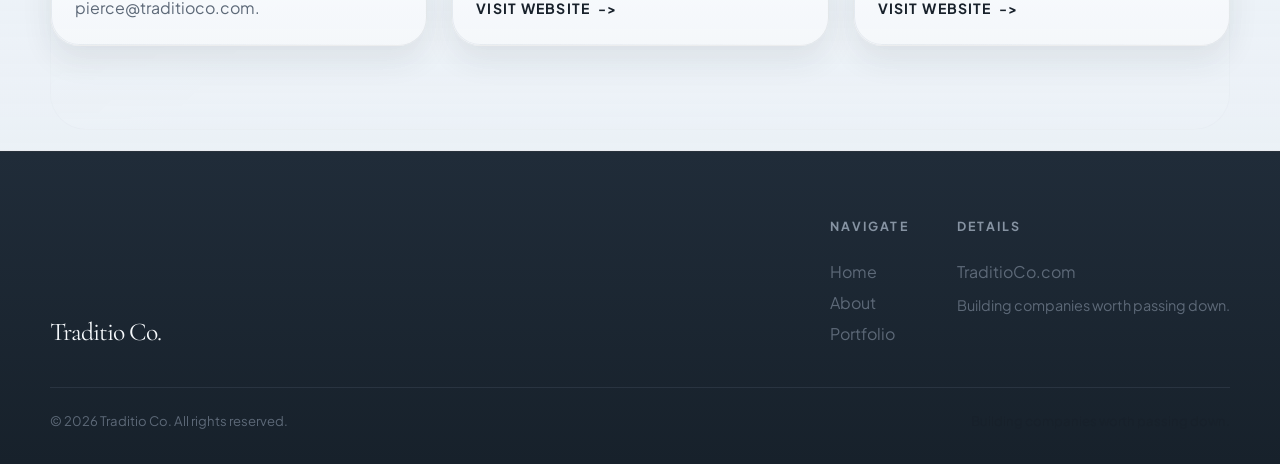
==== commit 8b7e732c: "Update index.html" ====
--- a/index.html
+++ b/index.html
@@ -95,7 +95,7 @@
               <h3>Restaurant Excellence</h3>
             </div>
             <p>
-              Restaurant Excellence is a podcast company that interviews top operators in the restaurant industry to help restaurant operators run their restaurants with excellence. - Coming Q4, 2026
+              Restaurant Excellence is a podcast company that interviews top operators in the restaurant industry to help restaurant operators run their restaurants with excellence. Coming Q4, 2026
             </p>
             <a href="https://restaurantexcellence.com" target="_blank" rel="noopener" class="text-link">Visit Website</a>
           </article>
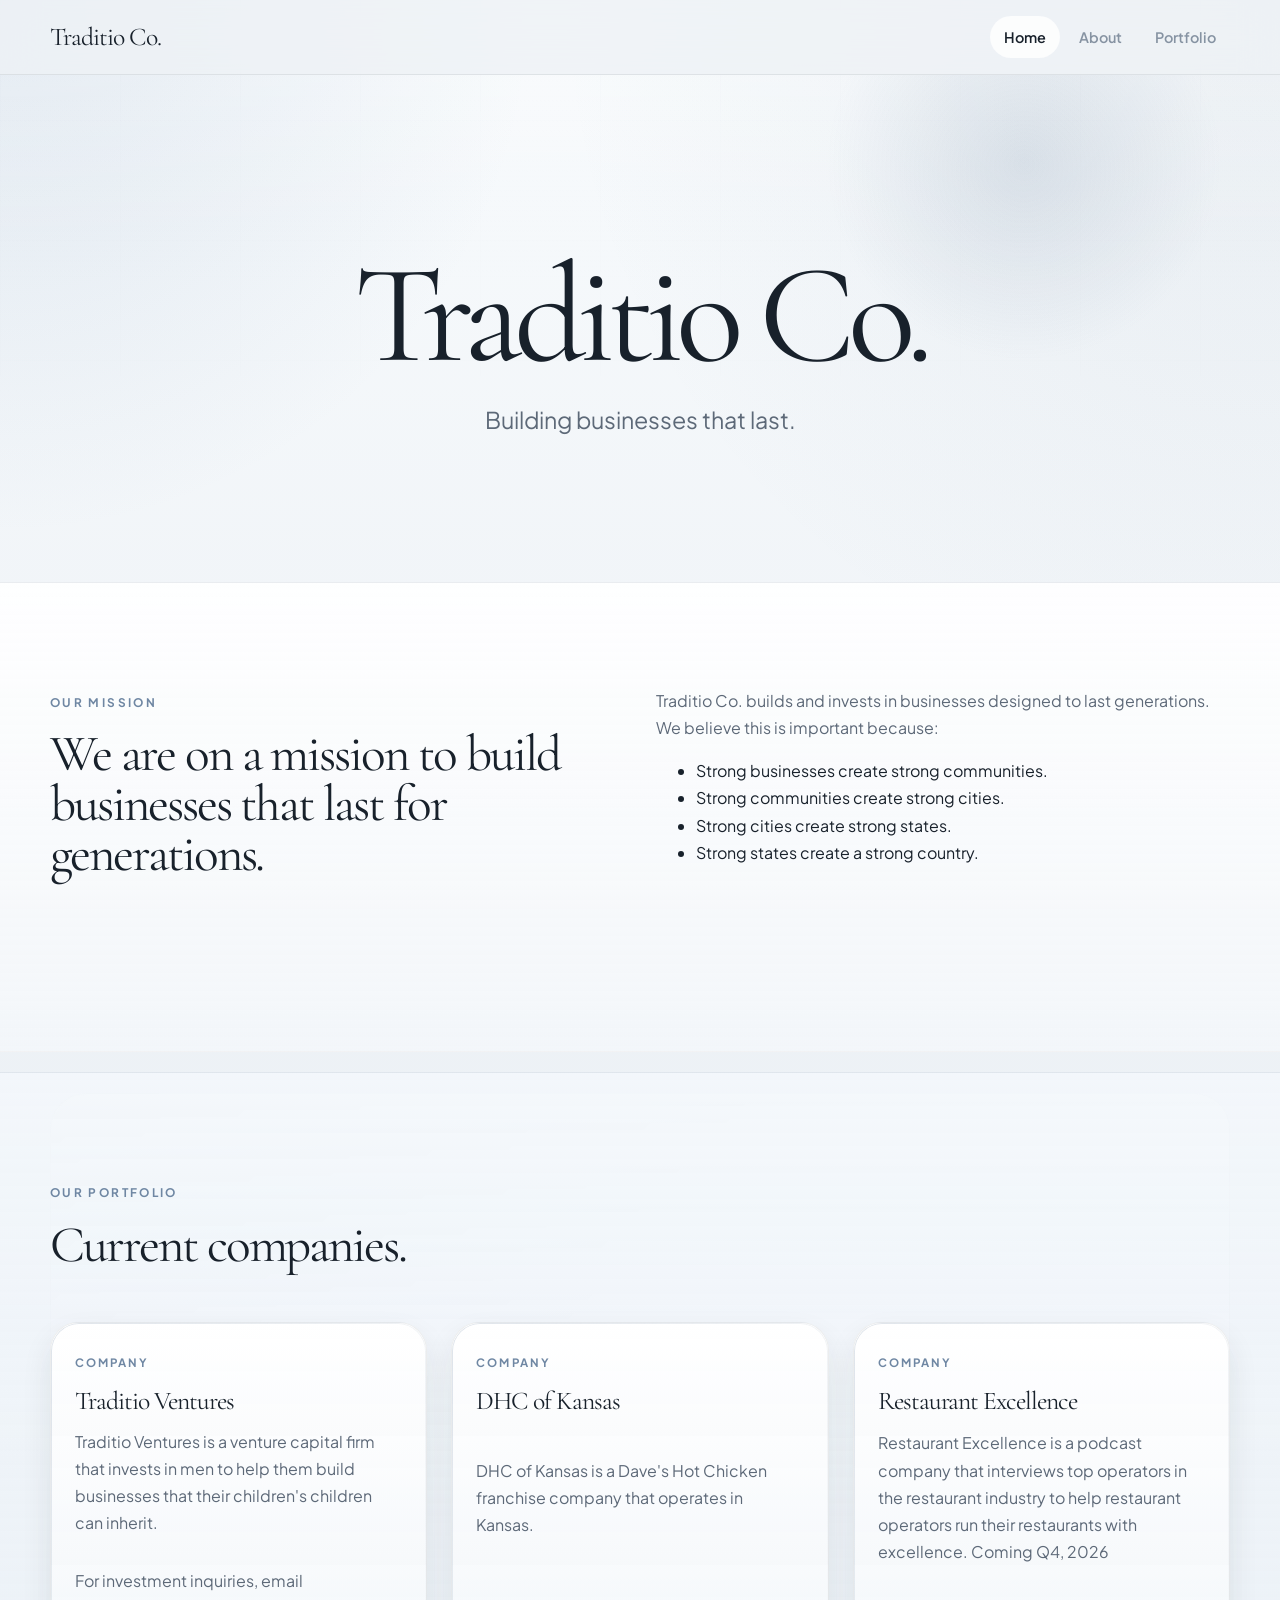
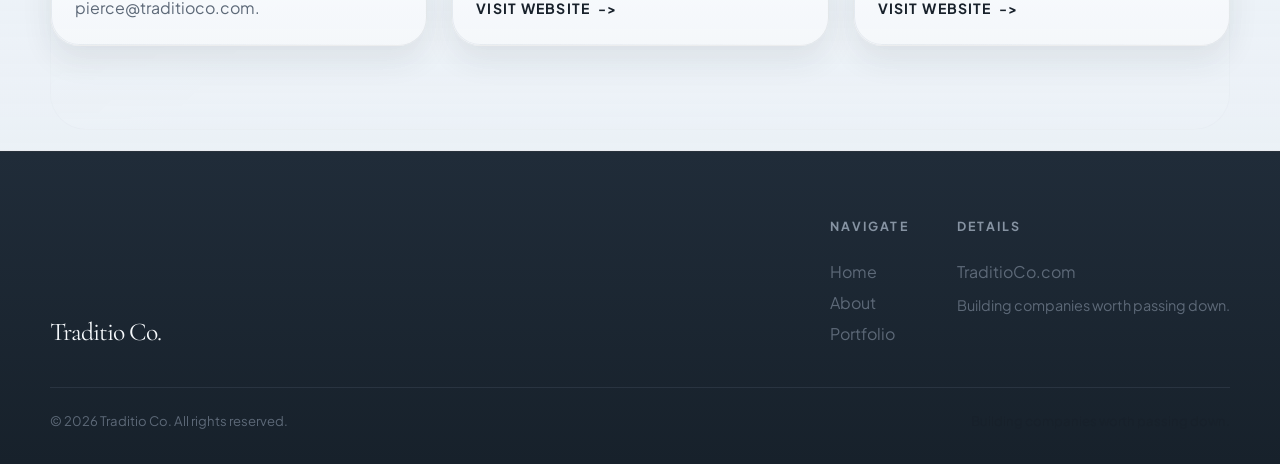
==== commit c62b965c: "Update index.html" ====
--- a/index.html
+++ b/index.html
@@ -85,7 +85,7 @@
               <h3>DHC of Kansas</h3>
             </div>
             <p>
-              DHC of Kansas is a Dave's Hot Chicken franchise company in Kansas.
+              DHC of Kansas is a Dave's Hot Chicken franchise company that operates in Kansas.
             </p>
             <a href="https://dhcofkansas.com" target="_blank" rel="noopener" class="text-link">Visit Website</a>
           </article>
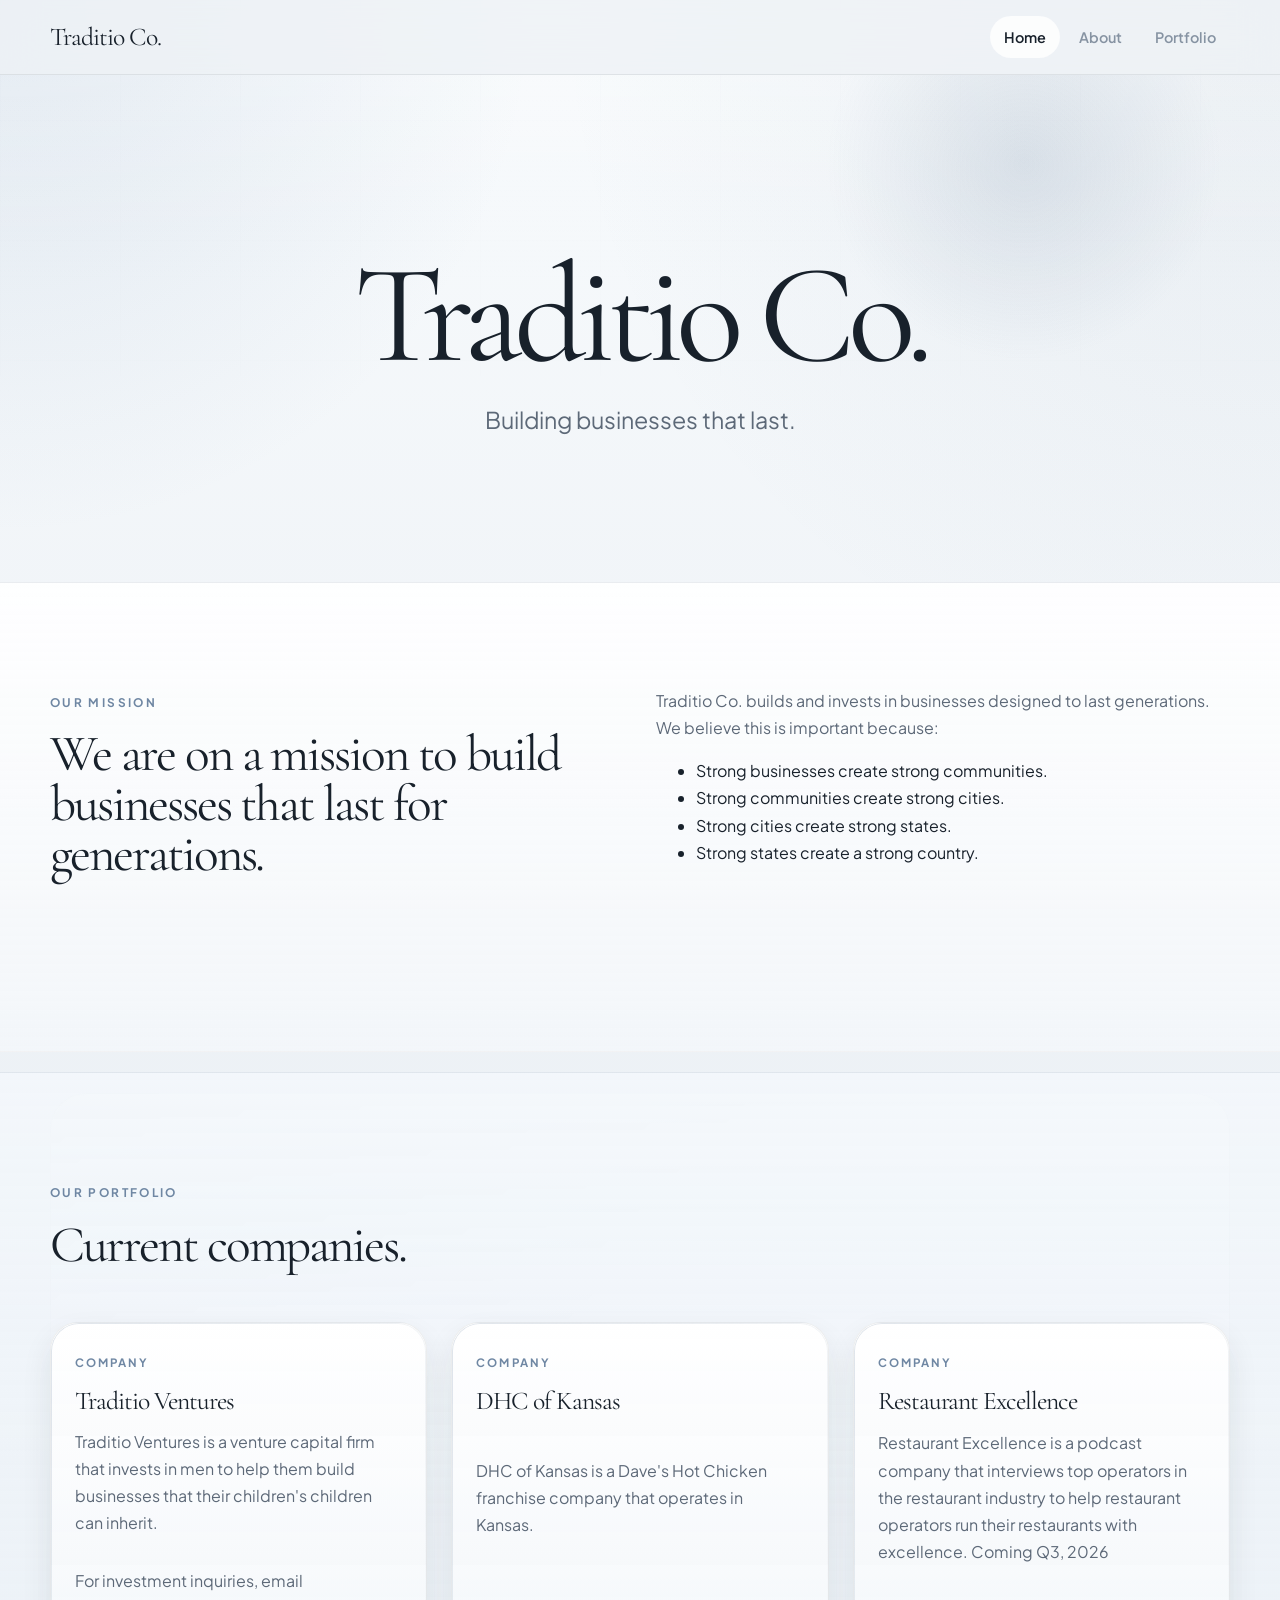
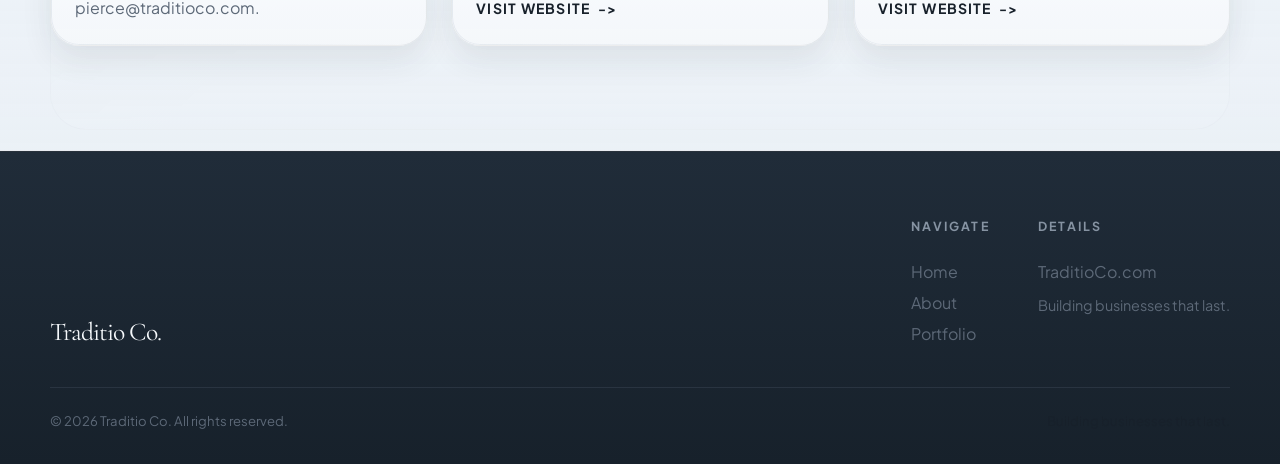
==== commit b0b3249c: "Update index.html" ====
--- a/index.html
+++ b/index.html
@@ -95,7 +95,7 @@
               <h3>Restaurant Excellence</h3>
             </div>
             <p>
-              Restaurant Excellence is a podcast company that interviews top operators in the restaurant industry to help restaurant operators run their restaurants with excellence. Coming Q4, 2026
+              Restaurant Excellence is a podcast company that interviews top operators in the restaurant industry to help restaurant operators run their restaurants with excellence. Coming Q3, 2026
             </p>
             <a href="https://restaurantexcellence.com" target="_blank" rel="noopener" class="text-link">Visit Website</a>
           </article>
@@ -121,13 +121,13 @@
         <div class="footer-col">
           <h4>Details</h4>
           <a href="index.html">TraditioCo.com</a>
-          <span class="footer-static">Building companies worth passing down.</span>
+          <span class="footer-static">Building businesses that last.</span>
         </div>
       </div>
     </div>
     <div class="container footer-bottom">
       <p>&copy; 2026 Traditio Co. All rights reserved.</p>
-      <p class="footer-note">Building companies worth passing down.</p>
+      <p class="footer-note">Building businesses that last.</p>
     </div>
   </footer>
 
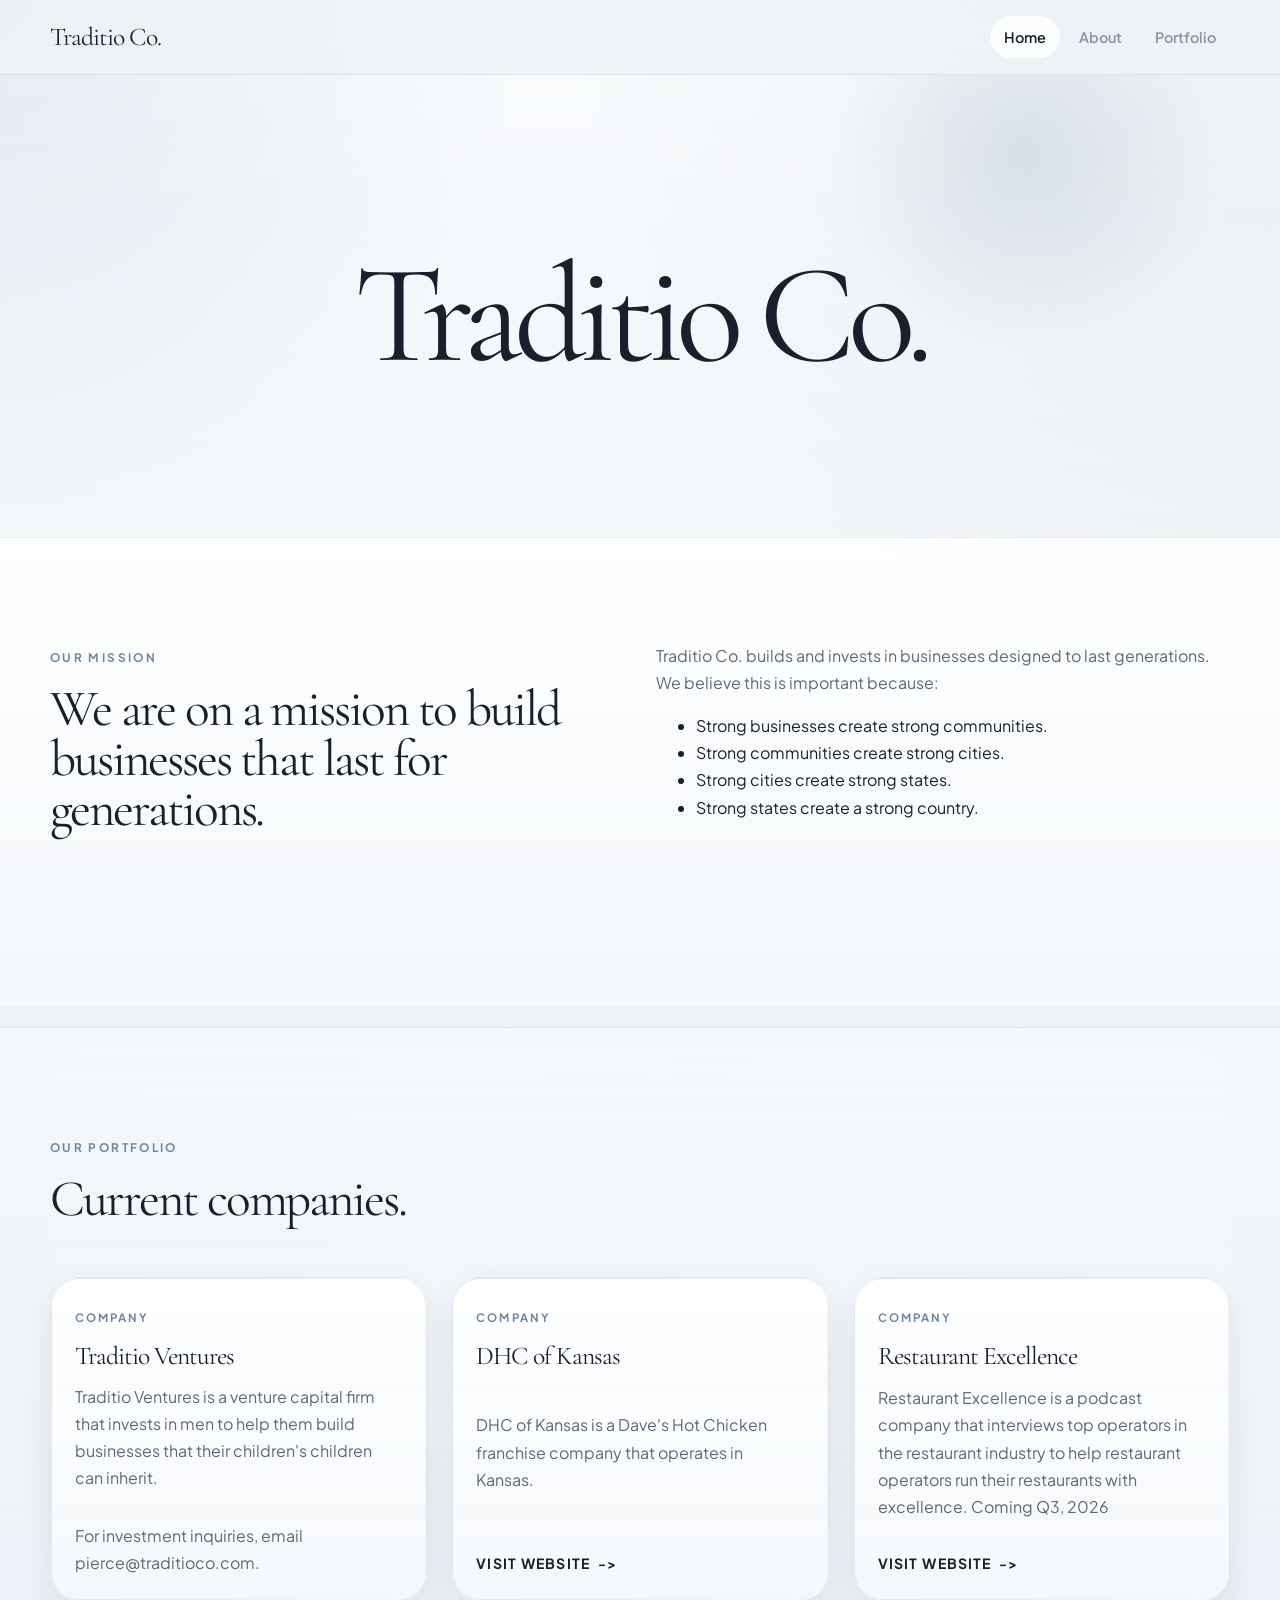
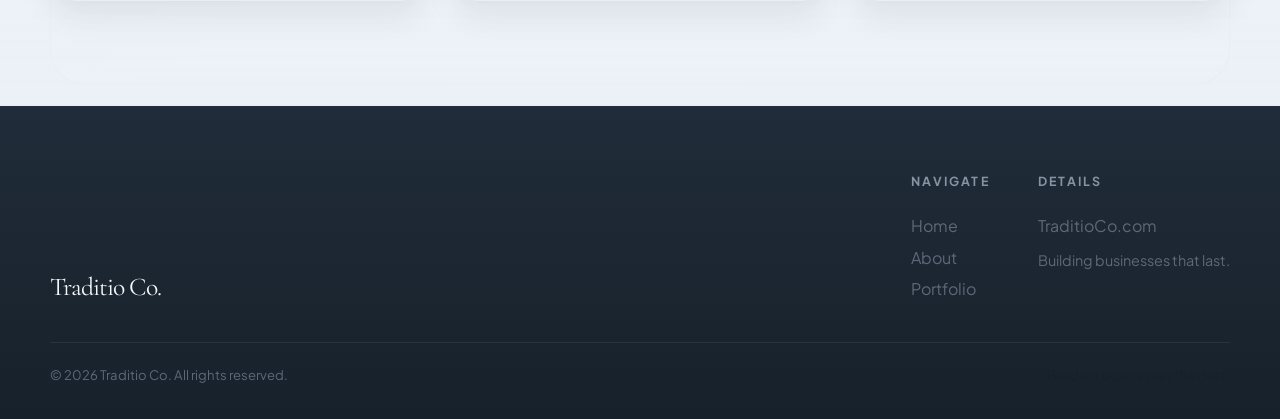
==== commit ab47e533: "Update index.html" ====
--- a/index.html
+++ b/index.html
@@ -36,7 +36,7 @@
       <div class="container hero-shell hero-shell-simple">
         <div class="hero-copy hero-copy-home">
           <h1 class="fade-up delay-1">Traditio Co.</h1>
-          <p class="lead fade-up delay-2">Building businesses that last.</p>
+          <p class="lead fade-up delay-2"></p>
         </div>
       </div>
     </section>
